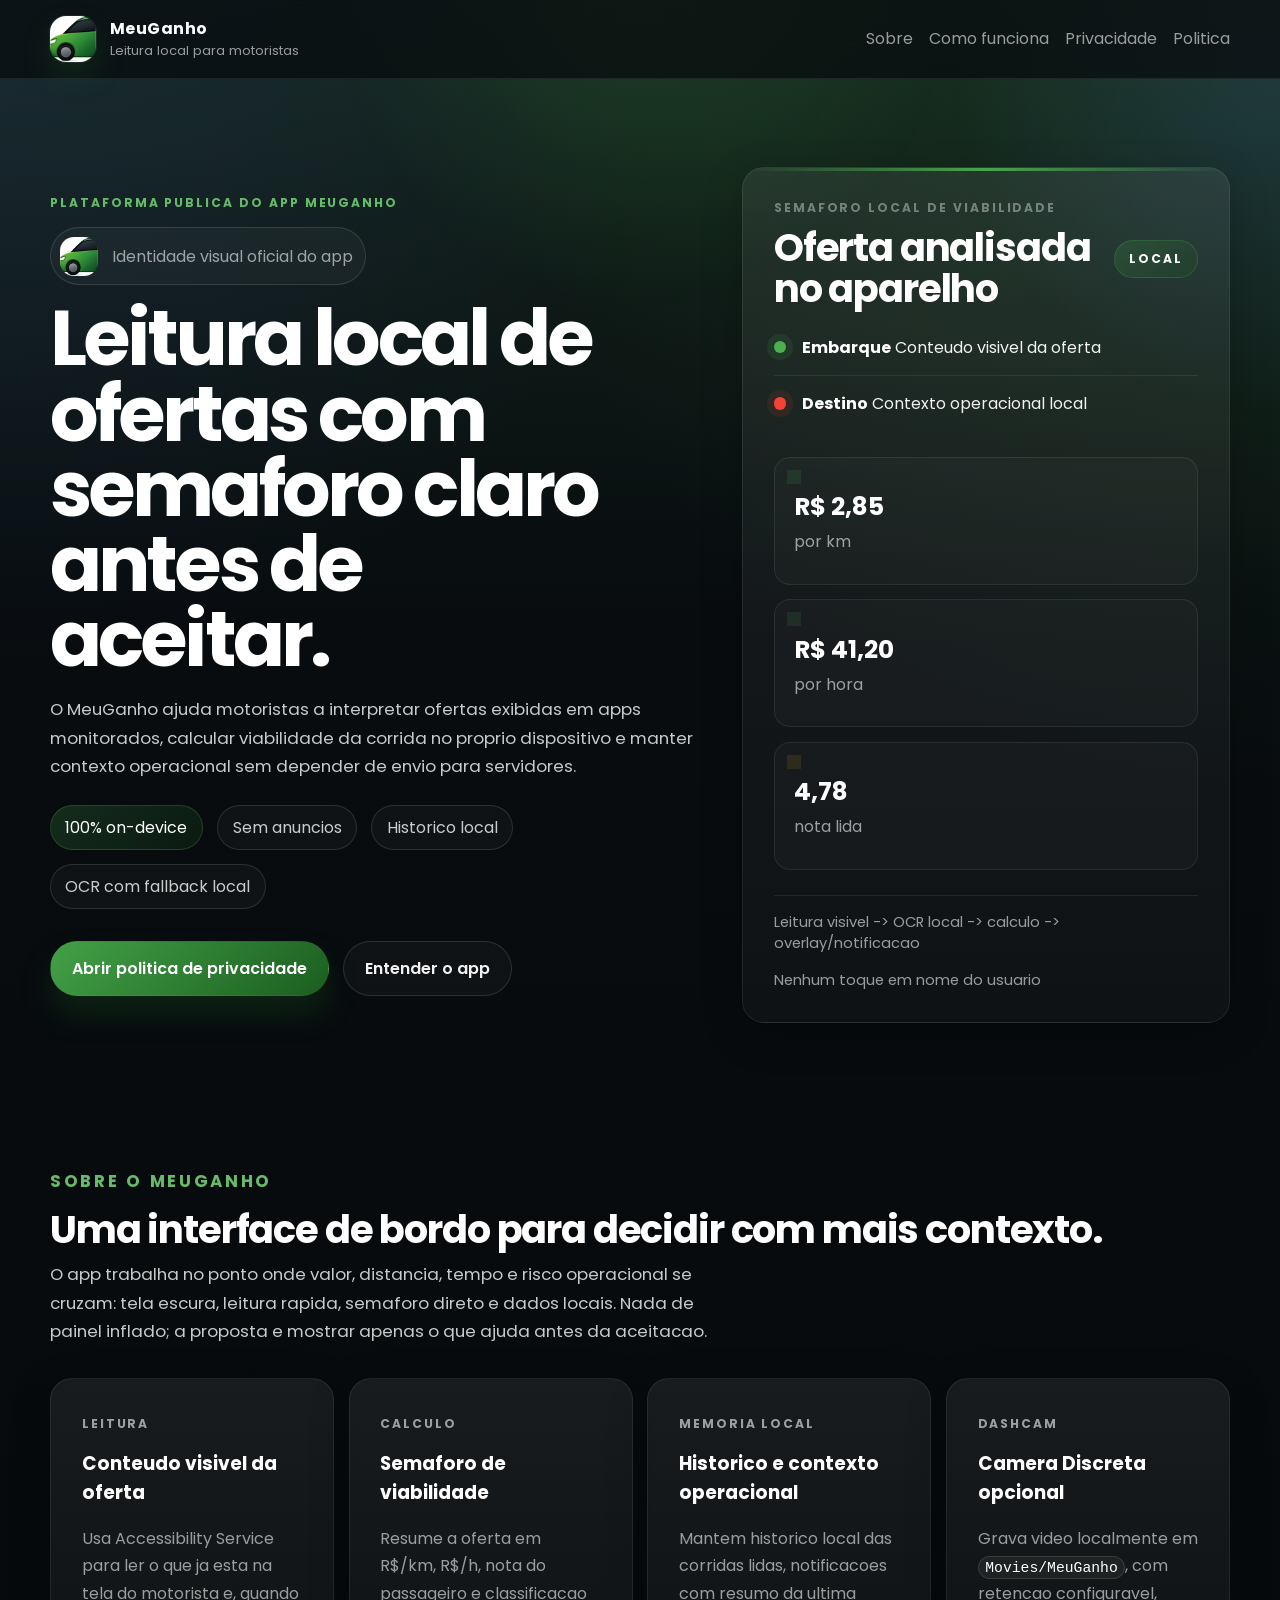
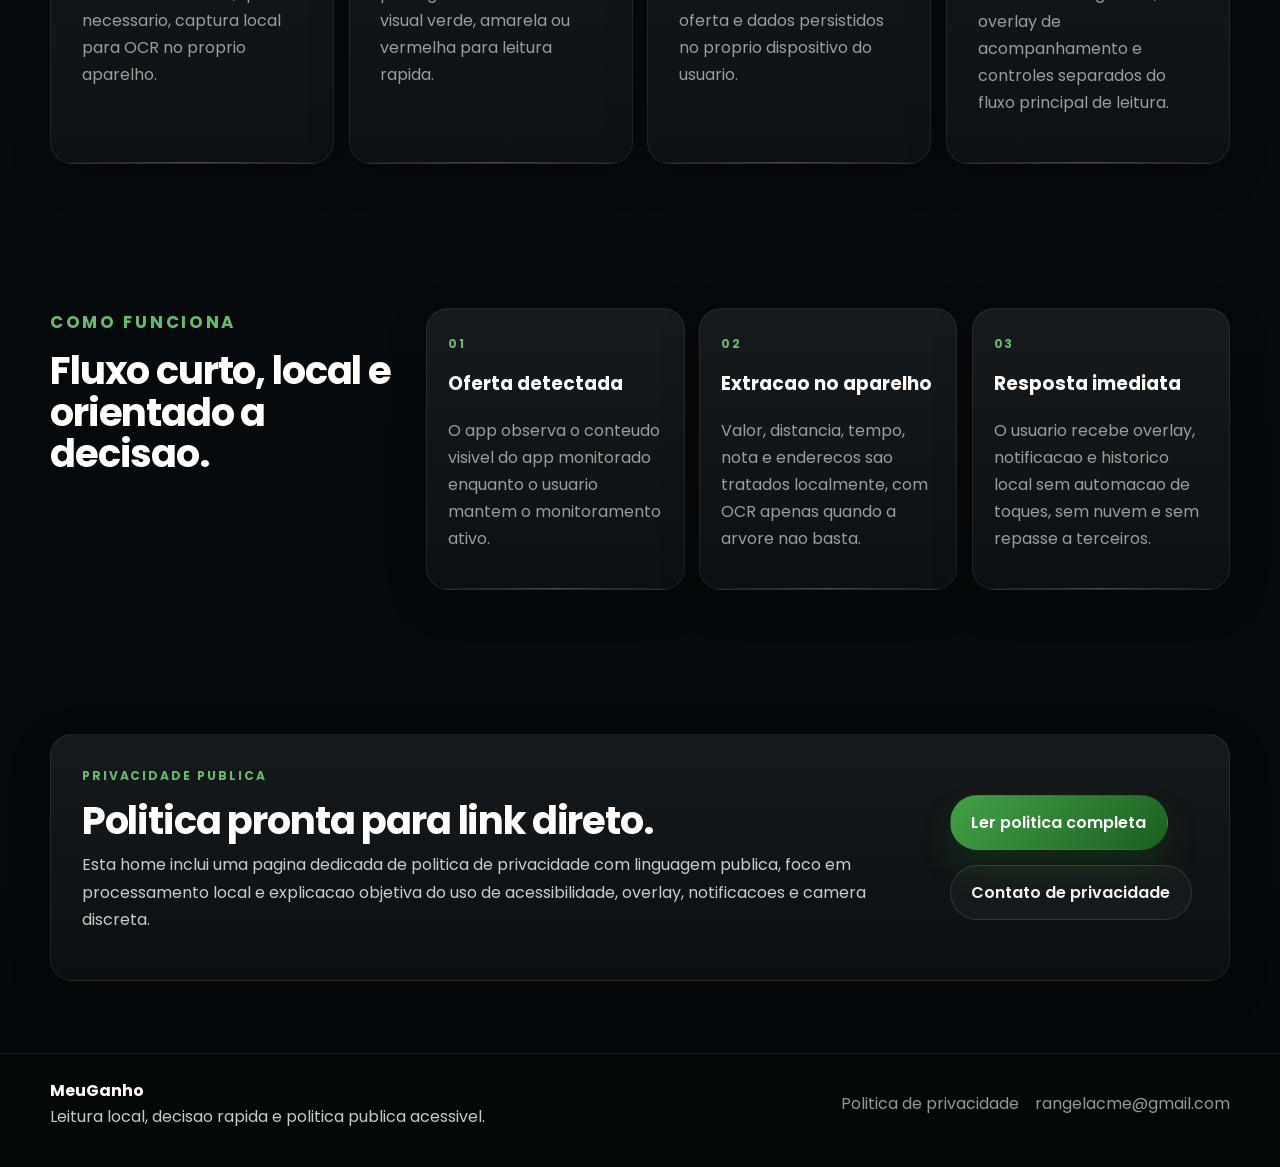
==== index.html @ dc6499b6 "site meuganho" ====
<!DOCTYPE html>
<html lang="pt-BR">
<head>
  <meta charset="UTF-8">
  <meta name="viewport" content="width=device-width, initial-scale=1.0">
  <title>MeuGanho | Leitura local de ofertas para motoristas</title>
  <meta name="description" content="Homepage publica do MeuGanho: leitura local de ofertas, semaforo de viabilidade, historico local e politica de privacidade acessivel.">
  <meta name="theme-color" content="#080c0f">
  <meta property="og:title" content="MeuGanho | Leitura local de ofertas para motoristas">
  <meta property="og:description" content="Leitura local de ofertas, semaforo de viabilidade, historico local e politica de privacidade publica.">
  <meta property="og:type" content="website">
  <meta property="og:image" content="./assets/og-image.png">
  <meta name="twitter:card" content="summary_large_image">
  <meta name="twitter:title" content="MeuGanho">
  <meta name="twitter:description" content="Leitura local de ofertas e politica de privacidade publica.">
  <meta name="twitter:image" content="./assets/og-image.png">
  <link rel="icon" type="image/png" sizes="32x32" href="./assets/logo-32.png">
  <link rel="icon" type="image/png" sizes="16x16" href="./assets/logo-16.png">
  <link rel="shortcut icon" href="./assets/favicon.ico">
  <link rel="apple-touch-icon" sizes="180x180" href="./assets/logo-180.png">
  <link rel="manifest" href="./site.webmanifest">
  <link rel="preconnect" href="https://fonts.googleapis.com">
  <link rel="preconnect" href="https://fonts.gstatic.com" crossorigin>
  <link href="https://fonts.googleapis.com/css2?family=Poppins:wght@400;500;600;700;800&display=swap" rel="stylesheet">
  <link rel="stylesheet" href="./styles.css">
</head>
<body>
  <div class="page-glow" aria-hidden="true"></div>
  <header class="site-header">
    <div class="site-shell header-row">
      <a class="brand" href="./index.html">
        <img class="brand-logo" src="./assets/logo-64.png" alt="Logo do MeuGanho">
        <span>
          <strong>MeuGanho</strong>
          <small>Leitura local para motoristas</small>
        </span>
      </a>
      <nav class="main-nav" aria-label="Principal">
        <a href="#sobre">Sobre</a>
        <a href="#funciona">Como funciona</a>
        <a href="#privacidade">Privacidade</a>
        <a href="./privacy/index.html">Politica</a>
      </nav>
    </div>
  </header>

  <main>
    <section class="hero section-gap">
      <div class="site-shell hero-grid">
        <div class="hero-copy">
          <p class="eyebrow">Plataforma publica do app MeuGanho</p>
          <div class="hero-brandline">
            <img class="hero-logo" src="./assets/logo-64.png" alt="Logo do MeuGanho">
            <span>Identidade visual oficial do app</span>
          </div>
          <h1>Leitura local de ofertas com semaforo claro antes de aceitar.</h1>
          <p class="hero-text">
            O MeuGanho ajuda motoristas a interpretar ofertas exibidas em apps monitorados,
            calcular viabilidade da corrida no proprio dispositivo e manter contexto operacional
            sem depender de envio para servidores.
          </p>
          <div class="hero-chips" aria-label="Destaques do app">
            <span class="chip chip-emerald">100% on-device</span>
            <span class="chip">Sem anuncios</span>
            <span class="chip">Historico local</span>
            <span class="chip">OCR com fallback local</span>
          </div>
          <div class="hero-actions">
            <a class="button button-primary" href="./privacy/index.html">Abrir politica de privacidade</a>
            <a class="button button-secondary" href="#sobre">Entender o app</a>
          </div>
        </div>

        <aside class="offer-panel surface-card" aria-label="Painel ilustrativo do MeuGanho">
          <div class="panel-head">
            <div>
              <p class="panel-label">Semaforo local de viabilidade</p>
              <h2>Oferta analisada no aparelho</h2>
            </div>
            <span class="status-pill status-green">Local</span>
          </div>

          <div class="offer-route">
            <div class="route-dot route-origin"></div>
            <div>
              <strong>Embarque</strong>
              <span>Conteudo visivel da oferta</span>
            </div>
          </div>
          <div class="offer-route offer-route-destination">
            <div class="route-dot route-destination"></div>
            <div>
              <strong>Destino</strong>
              <span>Contexto operacional local</span>
            </div>
          </div>

          <div class="metric-grid">
            <article class="metric-card">
              <span class="signal signal-green" aria-hidden="true"></span>
              <strong>R$ 2,85</strong>
              <span>por km</span>
            </article>
            <article class="metric-card">
              <span class="signal signal-green" aria-hidden="true"></span>
              <strong>R$ 41,20</strong>
              <span>por hora</span>
            </article>
            <article class="metric-card">
              <span class="signal signal-amber" aria-hidden="true"></span>
              <strong>4,78</strong>
              <span>nota lida</span>
            </article>
          </div>

          <div class="panel-footer">
            <span>Leitura visivel -> OCR local -> calculo -> overlay/notificacao</span>
            <span>Nenhum toque em nome do usuario</span>
          </div>
        </aside>
      </div>
    </section>

    <section id="sobre" class="section-gap">
      <div class="site-shell">
        <div class="section-heading">
          <p class="eyebrow">Sobre o MeuGanho</p>
          <h2>Uma interface de bordo para decidir com mais contexto.</h2>
          <p>
            O app trabalha no ponto onde valor, distancia, tempo e risco operacional se cruzam:
            tela escura, leitura rapida, semaforo direto e dados locais. Nada de painel inflado;
            a proposta e mostrar apenas o que ajuda antes da aceitacao.
          </p>
        </div>

        <div class="feature-grid">
          <article class="surface-card feature-card">
            <span class="feature-tag">Leitura</span>
            <h3>Conteudo visivel da oferta</h3>
            <p>
              Usa Accessibility Service para ler o que ja esta na tela do motorista e,
              quando necessario, captura local para OCR no proprio aparelho.
            </p>
          </article>

          <article class="surface-card feature-card">
            <span class="feature-tag">Calculo</span>
            <h3>Semaforo de viabilidade</h3>
            <p>
              Resume a oferta em R$/km, R$/h, nota do passageiro e classificacao visual
              verde, amarela ou vermelha para leitura rapida.
            </p>
          </article>

          <article class="surface-card feature-card">
            <span class="feature-tag">Memoria local</span>
            <h3>Historico e contexto operacional</h3>
            <p>
              Mantem historico local das corridas lidas, notificacoes com resumo da ultima oferta
              e dados persistidos no proprio dispositivo do usuario.
            </p>
          </article>

          <article class="surface-card feature-card">
            <span class="feature-tag">Dashcam</span>
            <h3>Camera Discreta opcional</h3>
            <p>
              Grava video localmente em <code>Movies/MeuGanho</code>, com retencao configuravel,
              overlay de acompanhamento e controles separados do fluxo principal de leitura.
            </p>
          </article>
        </div>
      </div>
    </section>

    <section id="funciona" class="section-gap">
      <div class="site-shell workflow-layout">
        <div class="section-heading compact-heading">
          <p class="eyebrow">Como funciona</p>
          <h2>Fluxo curto, local e orientado a decisao.</h2>
        </div>

        <div class="workflow-grid">
          <article class="surface-card workflow-card">
            <span class="workflow-index">01</span>
            <h3>Oferta detectada</h3>
            <p>O app observa o conteudo visivel do app monitorado enquanto o usuario mantem o monitoramento ativo.</p>
          </article>

          <article class="surface-card workflow-card">
            <span class="workflow-index">02</span>
            <h3>Extracao no aparelho</h3>
            <p>Valor, distancia, tempo, nota e enderecos sao tratados localmente, com OCR apenas quando a arvore nao basta.</p>
          </article>

          <article class="surface-card workflow-card">
            <span class="workflow-index">03</span>
            <h3>Resposta imediata</h3>
            <p>O usuario recebe overlay, notificacao e historico local sem automacao de toques, sem nuvem e sem repasse a terceiros.</p>
          </article>
        </div>
      </div>
    </section>

    <section id="privacidade" class="section-gap">
      <div class="site-shell privacy-banner surface-card">
        <div>
          <p class="eyebrow">Privacidade publica</p>
          <h2>Politica pronta para link direto.</h2>
          <p>
            Esta home inclui uma pagina dedicada de politica de privacidade com linguagem publica,
            foco em processamento local e explicacao objetiva do uso de acessibilidade, overlay,
            notificacoes e camera discreta.
          </p>
        </div>
        <div class="privacy-actions">
          <a class="button button-primary" href="./privacy/index.html">Ler politica completa</a>
          <a class="button button-secondary" href="mailto:rangelacme@gmail.com">Contato de privacidade</a>
        </div>
      </div>
    </section>
  </main>

  <footer class="site-footer">
    <div class="site-shell footer-row">
      <div>
        <strong>MeuGanho</strong>
        <p>Leitura local, decisao rapida e politica publica acessivel.</p>
      </div>
      <div class="footer-links">
          <a href="./privacy/index.html">Politica de privacidade</a>
        <a href="mailto:rangelacme@gmail.com">rangelacme@gmail.com</a>
      </div>
    </div>
  </footer>
</body>
</html>
---- styles.css ----
:root {
  --asphalt-night: #080c0f;
  --canopy-green: #14261d;
  --glass-skin: rgba(255, 255, 255, 0.04);
  --glass-rise: rgba(255, 255, 255, 0.07);
  --glass-strong: rgba(255, 255, 255, 0.12);
  --line-faint: rgba(255, 255, 255, 0.08);
  --line-soft: rgba(255, 255, 255, 0.12);
  --line-firm: rgba(255, 255, 255, 0.18);
  --ink-main: #f2f2f2;
  --ink-high: #ffffff;
  --ink-steel: #b6bdc4;
  --ink-soft: rgba(255, 255, 255, 0.78);
  --ink-dim: rgba(255, 255, 255, 0.58);
  --ink-muted: rgba(255, 255, 255, 0.38);
  --emerald: #43a147;
  --emerald-soft: #66bb6a;
  --emerald-deep: #1b5e20;
  --signal-green: #4caf50;
  --signal-amber: #ffc107;
  --signal-amber-deep: #f57f17;
  --signal-red: #f44336;
  --pin-blue: #536dfe;
  --shadow-deep: 0 26px 90px rgba(0, 0, 0, 0.34);
  --shadow-soft: 0 12px 40px rgba(0, 0, 0, 0.22);
  --radius-xl: 28px;
  --radius-lg: 22px;
  --radius-md: 16px;
  --radius-sm: 12px;
  --space-1: 0.25rem;
  --space-2: 0.5rem;
  --space-3: 0.75rem;
  --space-4: 1rem;
  --space-5: 1.5rem;
  --space-6: 2rem;
  --space-7: 3rem;
  --space-8: 4.5rem;
  --shell: min(1180px, calc(100vw - 2rem));
}

* {
  box-sizing: border-box;
}

html {
  scroll-behavior: smooth;
}

body {
  margin: 0;
  min-height: 100vh;
  color: var(--ink-main);
  font-family: "Poppins", sans-serif;
  background:
    radial-gradient(circle at top right, rgba(67, 161, 71, 0.14), transparent 26%),
    radial-gradient(circle at top left, rgba(83, 109, 254, 0.1), transparent 22%),
    linear-gradient(180deg, var(--canopy-green) 0%, var(--asphalt-night) 22%, #05080a 100%);
}

body::after {
  content: "";
  position: fixed;
  inset: 0;
  pointer-events: none;
  opacity: 0.08;
  background-image:
    linear-gradient(rgba(255, 255, 255, 0.04) 1px, transparent 1px),
    linear-gradient(90deg, rgba(255, 255, 255, 0.04) 1px, transparent 1px);
  background-size: 72px 72px;
  mask-image: linear-gradient(180deg, rgba(0, 0, 0, 0.8), transparent 90%);
}

a {
  color: inherit;
  text-decoration: none;
}

p,
li {
  color: var(--ink-soft);
  line-height: 1.7;
}

code {
  padding: 0.16rem 0.42rem;
  border: 1px solid var(--line-soft);
  border-radius: 999px;
  background: rgba(255, 255, 255, 0.05);
  color: var(--ink-high);
  font-family: "Consolas", "SFMono-Regular", monospace;
  font-size: 0.92em;
}

h1,
h2,
h3,
strong {
  color: var(--ink-high);
}

h1,
h2,
h3,
p,
ul {
  margin-top: 0;
}

ul {
  margin-bottom: 0;
  padding-left: 1.1rem;
}

.site-shell {
  width: var(--shell);
  margin: 0 auto;
}

.page-glow {
  position: fixed;
  inset: 0;
  pointer-events: none;
  background:
    radial-gradient(circle at 50% 0%, rgba(76, 175, 80, 0.16), transparent 28%),
    radial-gradient(circle at 100% 10%, rgba(83, 109, 254, 0.12), transparent 22%);
}

.site-header {
  position: sticky;
  top: 0;
  z-index: 20;
  backdrop-filter: blur(20px);
  background: rgba(8, 12, 15, 0.76);
  border-bottom: 1px solid var(--line-faint);
}

.header-row,
.footer-row {
  display: flex;
  align-items: center;
  justify-content: space-between;
  gap: var(--space-4);
}

.header-row {
  padding: 1rem 0;
}

.brand {
  display: inline-flex;
  align-items: center;
  gap: 0.9rem;
}

.brand-logo {
  width: 2.85rem;
  height: 2.85rem;
  border-radius: 16px;
  box-shadow: 0 0 0 1px rgba(255, 255, 255, 0.08), 0 14px 28px rgba(27, 94, 32, 0.28);
}

.brand strong,
.brand small {
  display: block;
}

.brand strong {
  font-size: 1rem;
  letter-spacing: 0.03em;
}

.brand small {
  font-size: 0.82rem;
  color: var(--ink-dim);
}

.main-nav {
  display: inline-flex;
  flex-wrap: wrap;
  gap: 1rem;
}

.main-nav a,
.footer-links a {
  color: var(--ink-dim);
  transition: color 160ms ease, transform 160ms ease;
}

.main-nav a:hover,
.footer-links a:hover,
.brand:hover strong {
  color: var(--ink-high);
}

.section-gap {
  padding: var(--space-8) 0;
}

.hero {
  padding-top: calc(var(--space-8) + 1rem);
}

.hero-grid,
.workflow-layout,
.privacy-banner,
.policy-hero {
  display: grid;
  gap: var(--space-6);
}

.hero-grid {
  grid-template-columns: minmax(0, 1.15fr) minmax(320px, 0.85fr);
  align-items: center;
}

.hero-copy h1,
.policy-hero h1 {
  max-width: 12ch;
  font-size: clamp(2.8rem, 6vw, 5.5rem);
  line-height: 0.98;
  letter-spacing: -0.05em;
  margin-bottom: 1.1rem;
}

.hero-brandline {
  display: inline-flex;
  align-items: center;
  gap: 0.85rem;
  margin-bottom: 1rem;
  padding: 0.55rem 0.75rem 0.55rem 0.55rem;
  border-radius: 999px;
  border: 1px solid var(--line-soft);
  background: rgba(255, 255, 255, 0.035);
  color: var(--ink-dim);
}

.hero-logo {
  width: 2.4rem;
  height: 2.4rem;
  border-radius: 14px;
  flex: 0 0 auto;
}

.hero-text,
.section-heading p,
.policy-hero p {
  max-width: 62ch;
  font-size: 1.05rem;
}

.eyebrow,
.panel-label,
.feature-tag,
.workflow-index,
.status-pill {
  letter-spacing: 0.16em;
  text-transform: uppercase;
  font-size: 0.76rem;
  font-weight: 700;
}

.eyebrow {
  color: var(--emerald-soft);
  margin-bottom: 0.85rem;
}

.hero-chips,
.hero-actions,
.privacy-actions,
.policy-grid,
.feature-grid,
.workflow-grid,
.metric-grid {
  display: flex;
  gap: 0.9rem;
}

.hero-chips,
.policy-hero .hero-chips {
  flex-wrap: wrap;
  margin: 1.5rem 0 2rem;
}

.hero-actions,
.privacy-actions {
  flex-wrap: wrap;
}

.chip,
.status-pill {
  display: inline-flex;
  align-items: center;
  min-height: 2.2rem;
  padding: 0.55rem 0.9rem;
  border-radius: 999px;
  border: 1px solid var(--line-soft);
  background: rgba(255, 255, 255, 0.03);
  color: var(--ink-soft);
}

.chip-emerald,
.status-green {
  border-color: rgba(76, 175, 80, 0.26);
  background: linear-gradient(135deg, rgba(67, 161, 71, 0.22), rgba(27, 94, 32, 0.18));
  color: var(--ink-high);
}

.button {
  display: inline-flex;
  align-items: center;
  justify-content: center;
  min-height: 3.2rem;
  padding: 0.9rem 1.3rem;
  border-radius: 999px;
  border: 1px solid transparent;
  font-weight: 600;
  transition: transform 160ms ease, border-color 160ms ease, background 160ms ease;
}

.button:hover {
  transform: translateY(-1px);
}

.button-primary {
  background: linear-gradient(135deg, var(--emerald) 0%, var(--emerald-deep) 100%);
  color: var(--ink-high);
  box-shadow: 0 18px 30px rgba(27, 94, 32, 0.28);
}

.button-secondary {
  background: rgba(255, 255, 255, 0.03);
  border-color: var(--line-soft);
  color: var(--ink-main);
}

.surface-card,
.policy-item,
.contact-card {
  border: 1px solid var(--line-faint);
  border-radius: var(--radius-lg);
  background: linear-gradient(180deg, var(--glass-rise), rgba(255, 255, 255, 0.03));
  box-shadow: var(--shadow-soft);
}

.surface-card {
  padding: clamp(1.3rem, 2.4vw, 2rem);
}

.offer-panel {
  position: relative;
  overflow: hidden;
}

.offer-panel::before,
.policy-hero::before {
  content: "";
  position: absolute;
  inset: 0 auto auto 0;
  width: 100%;
  height: 3px;
  background: linear-gradient(90deg, transparent 0%, var(--signal-green) 50%, transparent 100%);
  opacity: 0.92;
}

.panel-head,
.offer-route,
.panel-footer,
.privacy-banner,
.contact-card {
  display: flex;
  align-items: center;
  justify-content: space-between;
  gap: 1rem;
}

.panel-head h2,
.privacy-banner h2,
.section-heading h2,
.policy-section h2 {
  font-size: clamp(1.5rem, 3vw, 2.4rem);
  line-height: 1.08;
  letter-spacing: -0.03em;
  margin-bottom: 0.6rem;
}

.panel-label {
  color: var(--ink-muted);
  margin-bottom: 0.5rem;
}

.offer-route {
  padding: 0.95rem 0;
  border-bottom: 1px solid var(--line-faint);
  justify-content: flex-start;
}

.offer-route-destination {
  border-bottom: 0;
}

.route-dot,
.signal {
  width: 0.78rem;
  height: 0.78rem;
  flex: 0 0 auto;
  border-radius: 999px;
}

.route-origin,
.signal-green {
  background: var(--signal-green);
  box-shadow: 0 0 0 7px rgba(76, 175, 80, 0.12);
}

.route-destination,
.signal-red {
  background: var(--signal-red);
  box-shadow: 0 0 0 7px rgba(244, 67, 54, 0.1);
}

.signal-amber {
  background: var(--signal-amber);
  box-shadow: 0 0 0 7px rgba(255, 193, 7, 0.1);
}

.metric-grid,
.feature-grid,
.workflow-grid,
.policy-grid {
  flex-wrap: wrap;
}

.metric-grid {
  margin: 1.6rem 0;
}

.metric-card,
.feature-card,
.workflow-card,
.policy-item {
  flex: 1 1 220px;
}

.metric-card {
  min-height: 8rem;
  padding: 1.2rem;
  border-radius: var(--radius-md);
  border: 1px solid var(--line-faint);
  background: rgba(255, 255, 255, 0.025);
}

.metric-card strong {
  display: block;
  margin: 0.7rem 0 0.25rem;
  font-size: 1.55rem;
}

.metric-card span:last-child,
.panel-footer,
.feature-card p,
.workflow-card p,
.policy-note {
  color: var(--ink-dim);
}

.panel-footer {
  flex-wrap: wrap;
  justify-content: flex-start;
  padding-top: 1rem;
  border-top: 1px solid var(--line-faint);
  font-size: 0.92rem;
}

.section-heading {
  margin-bottom: var(--space-6);
}

.compact-heading {
  margin-bottom: 0;
}

.feature-card,
.workflow-card,
.policy-item {
  position: relative;
  overflow: hidden;
}

.feature-card::after,
.workflow-card::after,
.policy-item::after {
  content: "";
  position: absolute;
  inset: auto 0 0;
  height: 1px;
  background: linear-gradient(90deg, transparent, rgba(255, 255, 255, 0.24), transparent);
}

.feature-tag {
  display: inline-flex;
  margin-bottom: 1rem;
  color: var(--ink-dim);
}

.workflow-layout {
  grid-template-columns: 0.6fr 1.4fr;
  align-items: start;
}

.workflow-card,
.policy-item {
  padding: 1.3rem;
}

.workflow-index {
  display: inline-flex;
  margin-bottom: 1rem;
  color: var(--emerald-soft);
}

.privacy-banner {
  grid-template-columns: minmax(0, 1.2fr) auto;
  align-items: center;
}

.site-footer {
  padding: 1.5rem 0 2.4rem;
  border-top: 1px solid var(--line-faint);
  background: rgba(0, 0, 0, 0.16);
}

.site-footer p,
.footer-links {
  margin: 0;
}

.footer-links {
  display: flex;
  flex-wrap: wrap;
  justify-content: flex-end;
  gap: 1rem;
}

.policy-page {
  padding-top: calc(var(--space-8) + 1rem);
}

.policy-stack {
  display: grid;
  gap: 1.25rem;
}

.policy-hero,
.policy-nav,
.policy-section {
  position: relative;
  overflow: hidden;
}

.policy-hero {
  align-items: end;
}

.policy-nav {
  display: flex;
  flex-wrap: wrap;
  gap: 0.9rem;
  padding: 1rem 1.1rem;
  border: 1px solid var(--line-faint);
  border-radius: var(--radius-lg);
  background: rgba(255, 255, 255, 0.03);
}

.policy-nav a {
  color: var(--ink-dim);
}

.policy-nav a:hover {
  color: var(--ink-high);
}

.policy-section {
  padding: 1.5rem;
}

.policy-grid.two-up .policy-item {
  flex-basis: calc(50% - 0.45rem);
}

.policy-grid.three-up .policy-item {
  flex-basis: calc(33.333% - 0.6rem);
}

.policy-list li + li {
  margin-top: 0.7rem;
}

.contact-card {
  justify-content: flex-start;
  flex-direction: column;
  align-items: flex-start;
  margin-top: 1rem;
  padding: 1.25rem;
}

.contact-card a {
  color: var(--emerald-soft);
}

@media (max-width: 980px) {
  .hero-grid,
  .workflow-layout,
  .privacy-banner,
  .policy-hero {
    grid-template-columns: 1fr;
  }

  .hero-copy h1,
  .policy-hero h1 {
    max-width: 14ch;
  }

  .policy-grid.two-up .policy-item,
  .policy-grid.three-up .policy-item {
    flex-basis: 100%;
  }
}

@media (max-width: 720px) {
  .header-row,
  .footer-row,
  .main-nav,
  .hero-actions,
  .privacy-actions,
  .panel-head,
  .site-footer {
    align-items: flex-start;
  }

  .header-row,
  .footer-row,
  .panel-head,
  .privacy-banner,
  .offer-route,
  .panel-footer {
    flex-direction: column;
  }

  .main-nav,
  .footer-links {
    justify-content: flex-start;
  }

  .section-gap {
    padding: 3.4rem 0;
  }

  .hero {
    padding-top: 4.25rem;
  }
}
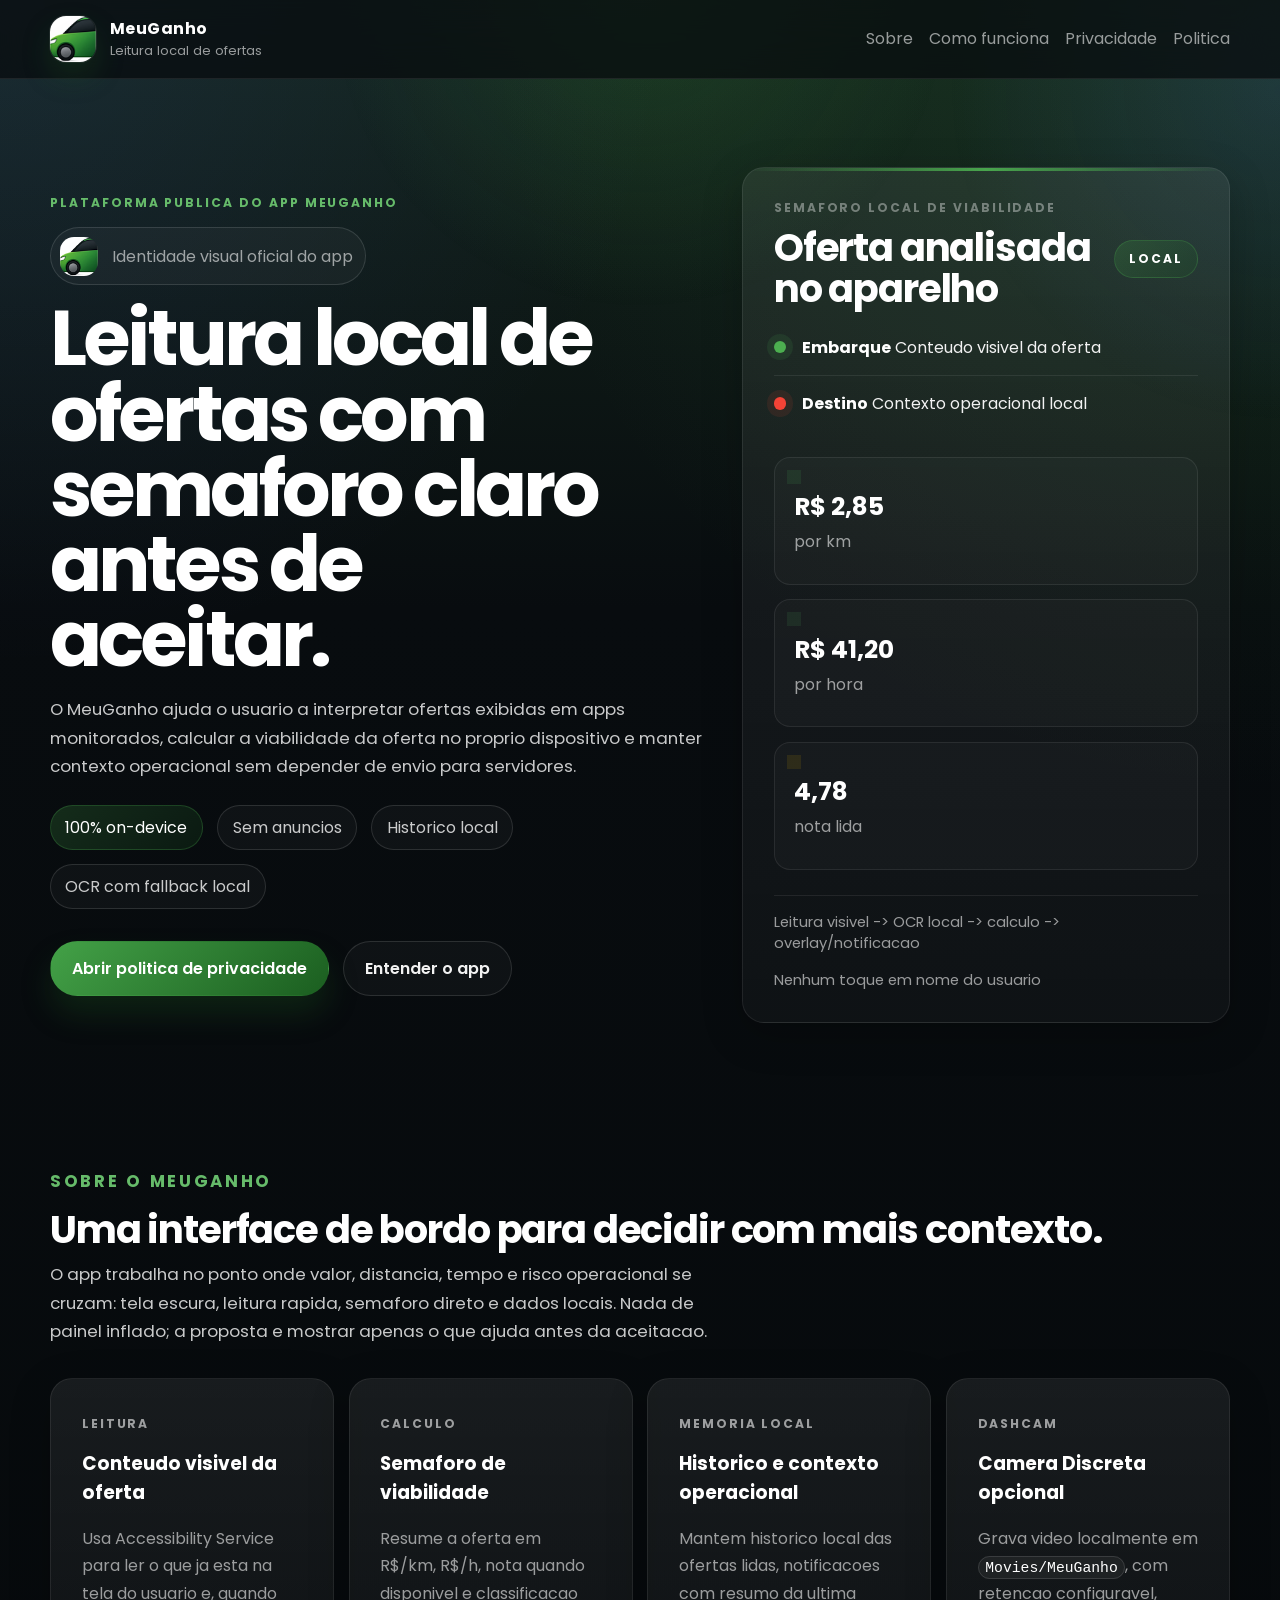
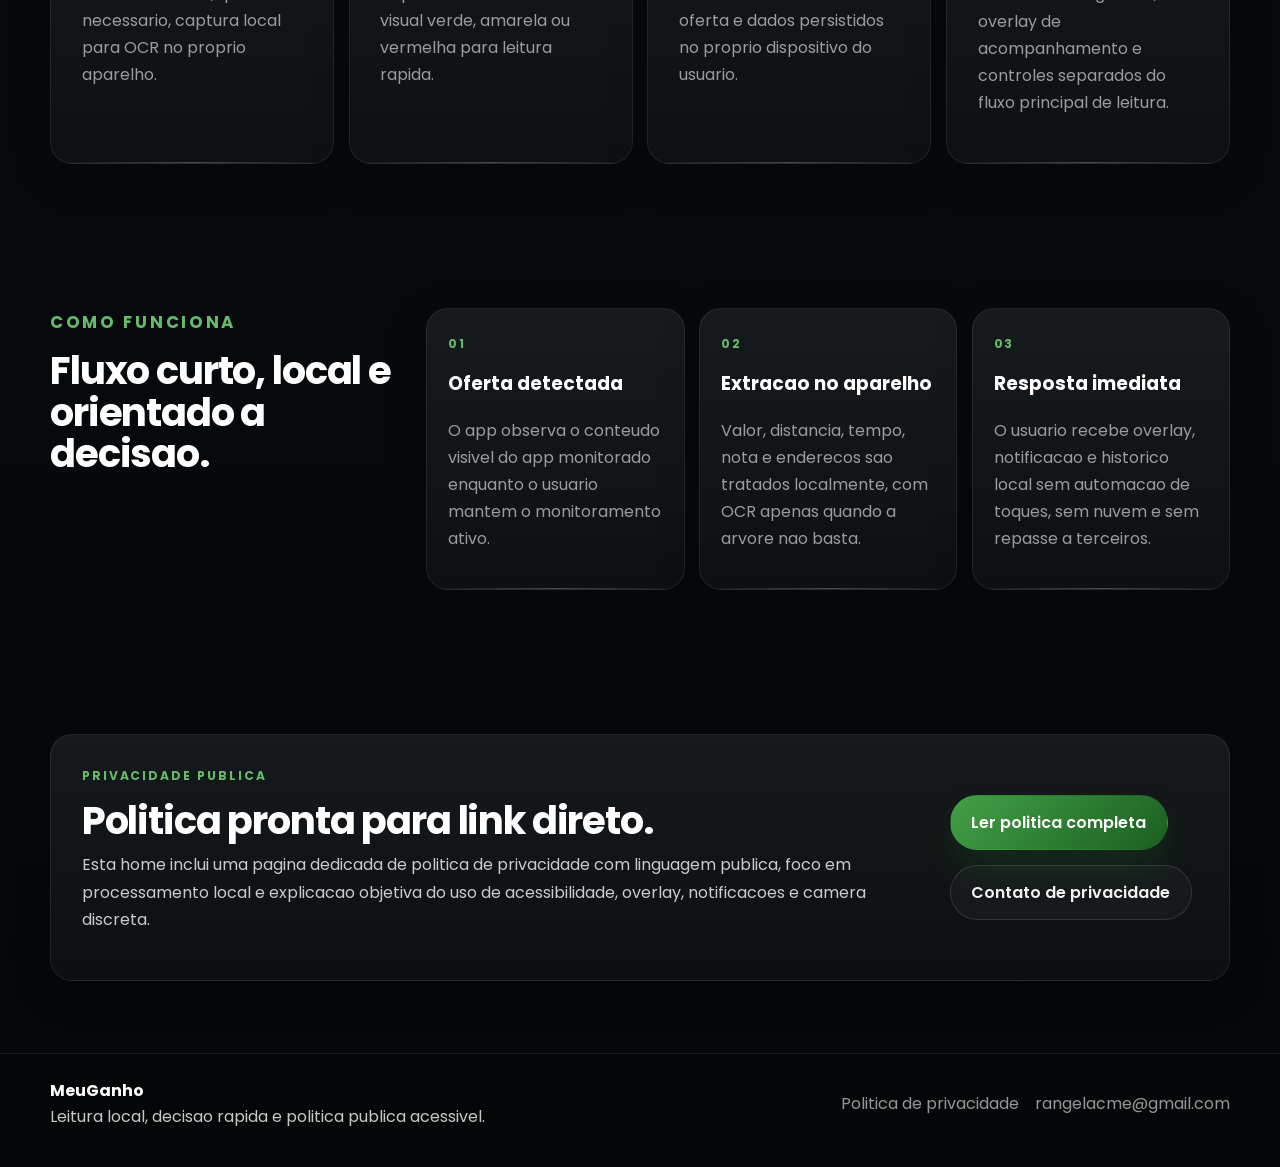
==== commit 8e92a2e1: "correção de contexto descritivo" ====
--- a/index.html
+++ b/index.html
@@ -3,10 +3,10 @@
 <head>
   <meta charset="UTF-8">
   <meta name="viewport" content="width=device-width, initial-scale=1.0">
-  <title>MeuGanho | Leitura local de ofertas para motoristas</title>
+  <title>MeuGanho | Leitura local de ofertas monitoradas</title>
   <meta name="description" content="Homepage publica do MeuGanho: leitura local de ofertas, semaforo de viabilidade, historico local e politica de privacidade acessivel.">
   <meta name="theme-color" content="#080c0f">
-  <meta property="og:title" content="MeuGanho | Leitura local de ofertas para motoristas">
+  <meta property="og:title" content="MeuGanho | Leitura local de ofertas monitoradas">
   <meta property="og:description" content="Leitura local de ofertas, semaforo de viabilidade, historico local e politica de privacidade publica.">
   <meta property="og:type" content="website">
   <meta property="og:image" content="./assets/og-image.png">
@@ -32,7 +32,7 @@
         <img class="brand-logo" src="./assets/logo-64.png" alt="Logo do MeuGanho">
         <span>
           <strong>MeuGanho</strong>
-          <small>Leitura local para motoristas</small>
+          <small>Leitura local de ofertas</small>
         </span>
       </a>
       <nav class="main-nav" aria-label="Principal">
@@ -55,8 +55,8 @@
           </div>
           <h1>Leitura local de ofertas com semaforo claro antes de aceitar.</h1>
           <p class="hero-text">
-            O MeuGanho ajuda motoristas a interpretar ofertas exibidas em apps monitorados,
-            calcular viabilidade da corrida no proprio dispositivo e manter contexto operacional
+            O MeuGanho ajuda o usuario a interpretar ofertas exibidas em apps monitorados,
+            calcular a viabilidade da oferta no proprio dispositivo e manter contexto operacional
             sem depender de envio para servidores.
           </p>
           <div class="hero-chips" aria-label="Destaques do app">
@@ -138,7 +138,7 @@
             <span class="feature-tag">Leitura</span>
             <h3>Conteudo visivel da oferta</h3>
             <p>
-              Usa Accessibility Service para ler o que ja esta na tela do motorista e,
+              Usa Accessibility Service para ler o que ja esta na tela do usuario e,
               quando necessario, captura local para OCR no proprio aparelho.
             </p>
           </article>
@@ -147,7 +147,7 @@
             <span class="feature-tag">Calculo</span>
             <h3>Semaforo de viabilidade</h3>
             <p>
-              Resume a oferta em R$/km, R$/h, nota do passageiro e classificacao visual
+              Resume a oferta em R$/km, R$/h, nota quando disponivel e classificacao visual
               verde, amarela ou vermelha para leitura rapida.
             </p>
           </article>
@@ -156,7 +156,7 @@
             <span class="feature-tag">Memoria local</span>
             <h3>Historico e contexto operacional</h3>
             <p>
-              Mantem historico local das corridas lidas, notificacoes com resumo da ultima oferta
+              Mantem historico local das ofertas lidas, notificacoes com resumo da ultima oferta
               e dados persistidos no proprio dispositivo do usuario.
             </p>
           </article>
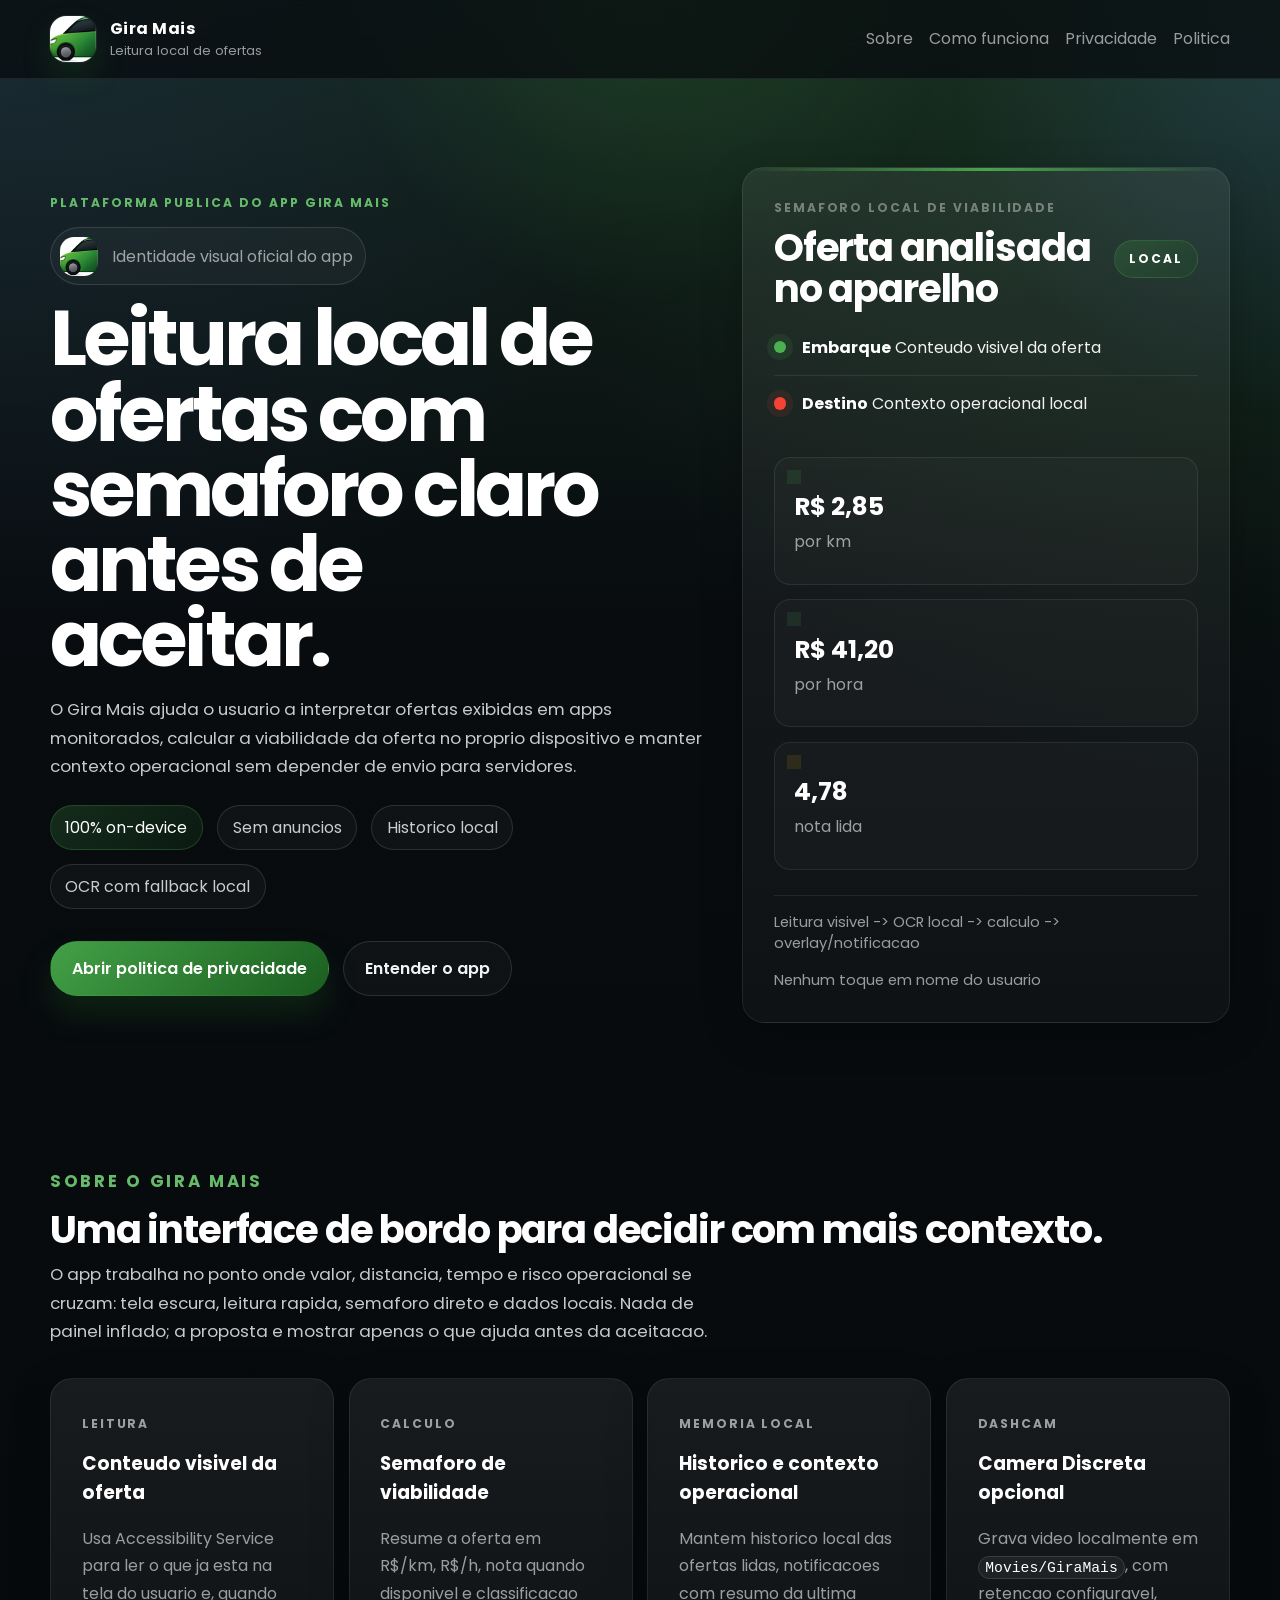
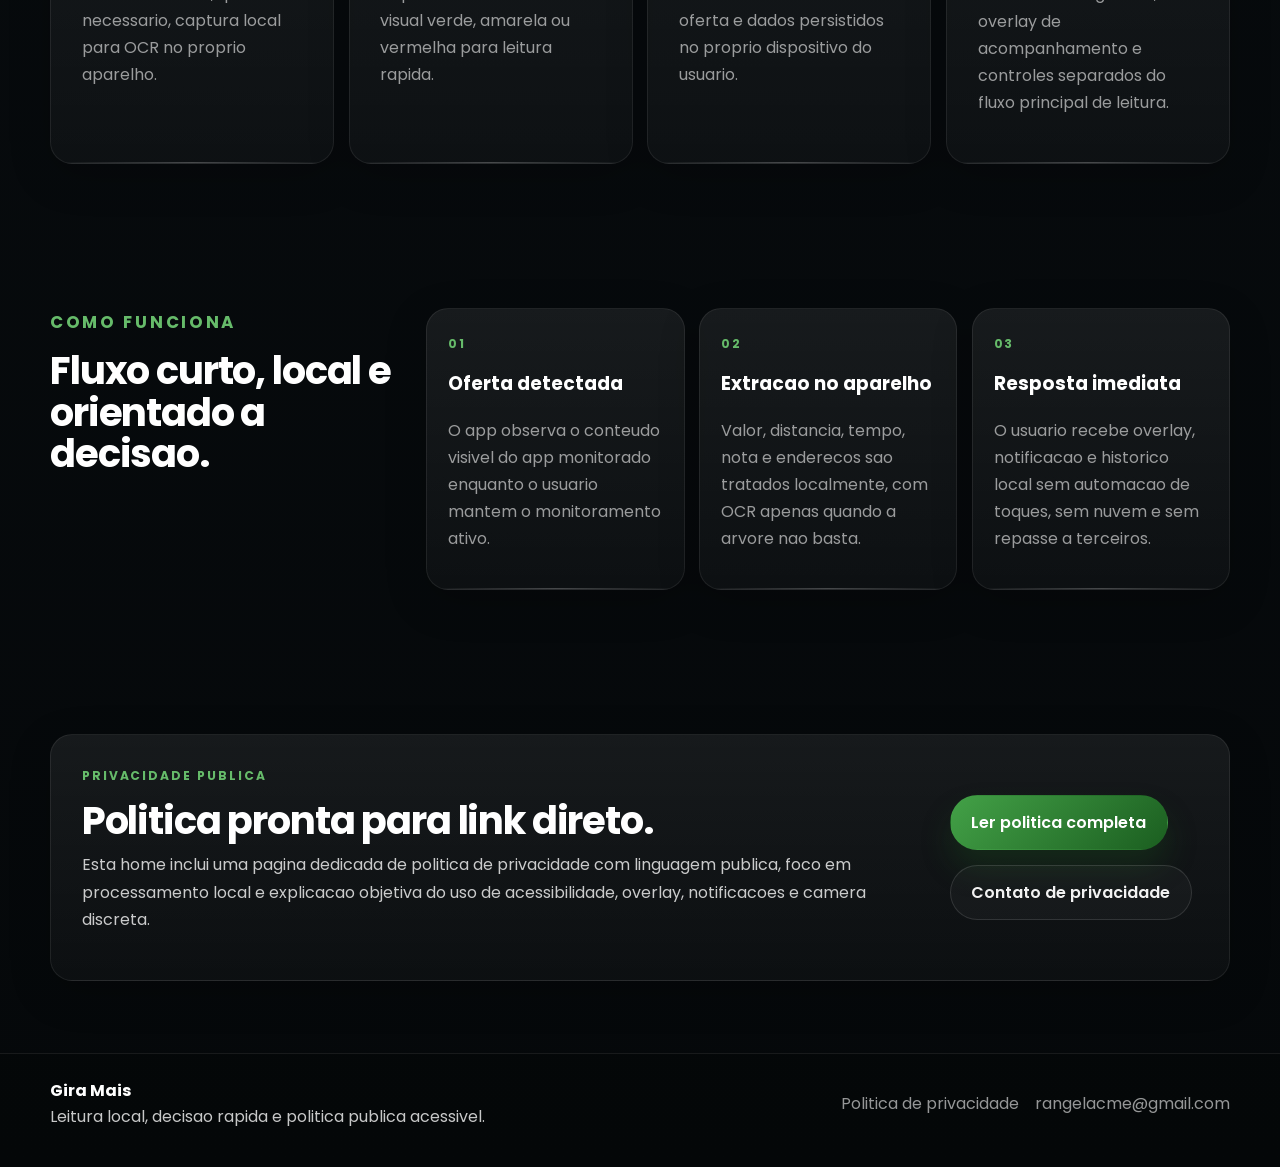
==== commit 37760c8b: "chore: rebrand to Gira Mais" ====
--- a/index.html
+++ b/index.html
@@ -3,15 +3,15 @@
 <head>
   <meta charset="UTF-8">
   <meta name="viewport" content="width=device-width, initial-scale=1.0">
-  <title>MeuGanho | Leitura local de ofertas monitoradas</title>
-  <meta name="description" content="Homepage publica do MeuGanho: leitura local de ofertas, semaforo de viabilidade, historico local e politica de privacidade acessivel.">
+  <title>Gira Mais | Leitura local de ofertas monitoradas</title>
+  <meta name="description" content="Homepage publica do Gira Mais: leitura local de ofertas, semaforo de viabilidade, historico local e politica de privacidade acessivel.">
   <meta name="theme-color" content="#080c0f">
-  <meta property="og:title" content="MeuGanho | Leitura local de ofertas monitoradas">
+  <meta property="og:title" content="Gira Mais | Leitura local de ofertas monitoradas">
   <meta property="og:description" content="Leitura local de ofertas, semaforo de viabilidade, historico local e politica de privacidade publica.">
   <meta property="og:type" content="website">
   <meta property="og:image" content="./assets/og-image.png">
   <meta name="twitter:card" content="summary_large_image">
-  <meta name="twitter:title" content="MeuGanho">
+  <meta name="twitter:title" content="Gira Mais">
   <meta name="twitter:description" content="Leitura local de ofertas e politica de privacidade publica.">
   <meta name="twitter:image" content="./assets/og-image.png">
   <link rel="icon" type="image/png" sizes="32x32" href="./assets/logo-32.png">
@@ -29,9 +29,9 @@
   <header class="site-header">
     <div class="site-shell header-row">
       <a class="brand" href="./index.html">
-        <img class="brand-logo" src="./assets/logo-64.png" alt="Logo do MeuGanho">
+        <img class="brand-logo" src="./assets/logo-64.png" alt="Logo do Gira Mais">
         <span>
-          <strong>MeuGanho</strong>
+          <strong>Gira Mais</strong>
           <small>Leitura local de ofertas</small>
         </span>
       </a>
@@ -48,14 +48,14 @@
     <section class="hero section-gap">
       <div class="site-shell hero-grid">
         <div class="hero-copy">
-          <p class="eyebrow">Plataforma publica do app MeuGanho</p>
+          <p class="eyebrow">Plataforma publica do app Gira Mais</p>
           <div class="hero-brandline">
-            <img class="hero-logo" src="./assets/logo-64.png" alt="Logo do MeuGanho">
+            <img class="hero-logo" src="./assets/logo-64.png" alt="Logo do Gira Mais">
             <span>Identidade visual oficial do app</span>
           </div>
           <h1>Leitura local de ofertas com semaforo claro antes de aceitar.</h1>
           <p class="hero-text">
-            O MeuGanho ajuda o usuario a interpretar ofertas exibidas em apps monitorados,
+            O Gira Mais ajuda o usuario a interpretar ofertas exibidas em apps monitorados,
             calcular a viabilidade da oferta no proprio dispositivo e manter contexto operacional
             sem depender de envio para servidores.
           </p>
@@ -71,7 +71,7 @@
           </div>
         </div>
 
-        <aside class="offer-panel surface-card" aria-label="Painel ilustrativo do MeuGanho">
+        <aside class="offer-panel surface-card" aria-label="Painel ilustrativo do Gira Mais">
           <div class="panel-head">
             <div>
               <p class="panel-label">Semaforo local de viabilidade</p>
@@ -124,7 +124,7 @@
     <section id="sobre" class="section-gap">
       <div class="site-shell">
         <div class="section-heading">
-          <p class="eyebrow">Sobre o MeuGanho</p>
+          <p class="eyebrow">Sobre o Gira Mais</p>
           <h2>Uma interface de bordo para decidir com mais contexto.</h2>
           <p>
             O app trabalha no ponto onde valor, distancia, tempo e risco operacional se cruzam:
@@ -165,7 +165,7 @@
             <span class="feature-tag">Dashcam</span>
             <h3>Camera Discreta opcional</h3>
             <p>
-              Grava video localmente em <code>Movies/MeuGanho</code>, com retencao configuravel,
+              Grava video localmente em <code>Movies/GiraMais</code>, com retencao configuravel,
               overlay de acompanhamento e controles separados do fluxo principal de leitura.
             </p>
           </article>
@@ -224,7 +224,7 @@
   <footer class="site-footer">
     <div class="site-shell footer-row">
       <div>
-        <strong>MeuGanho</strong>
+        <strong>Gira Mais</strong>
         <p>Leitura local, decisao rapida e politica publica acessivel.</p>
       </div>
       <div class="footer-links">
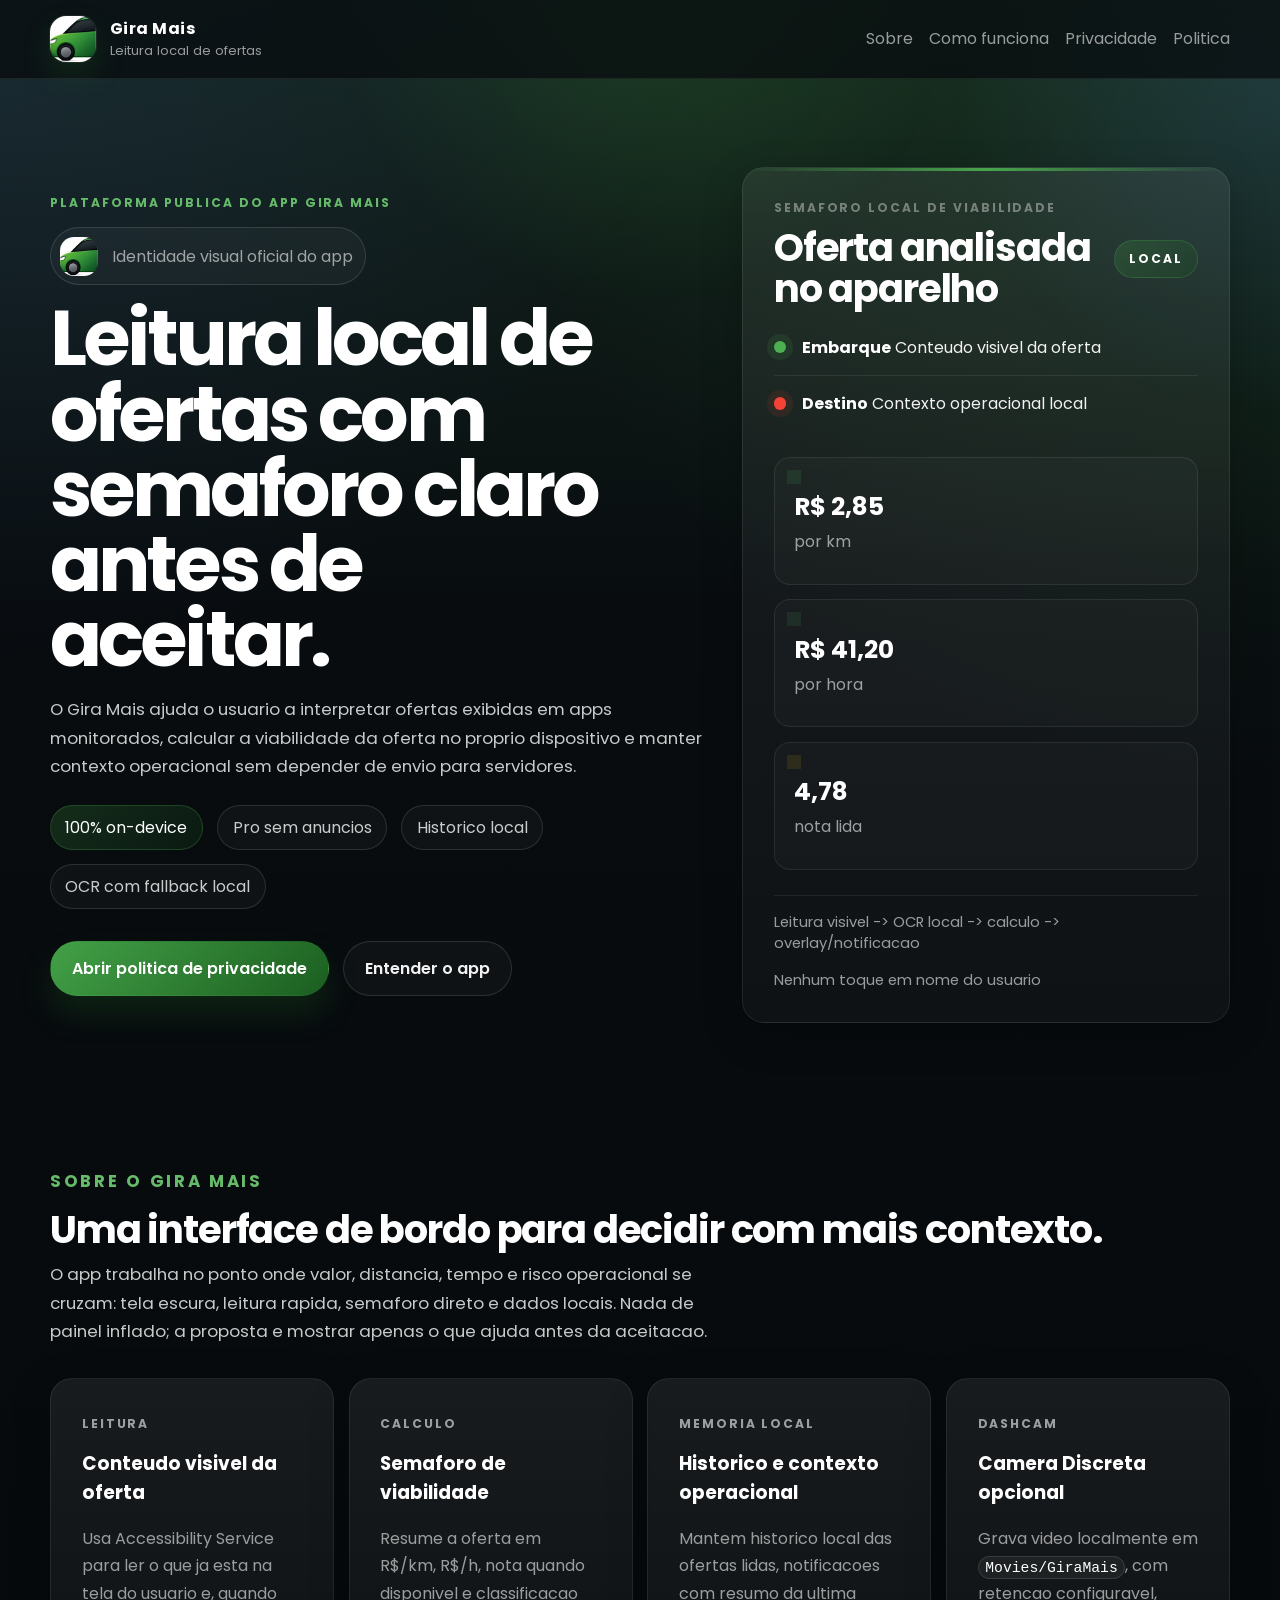
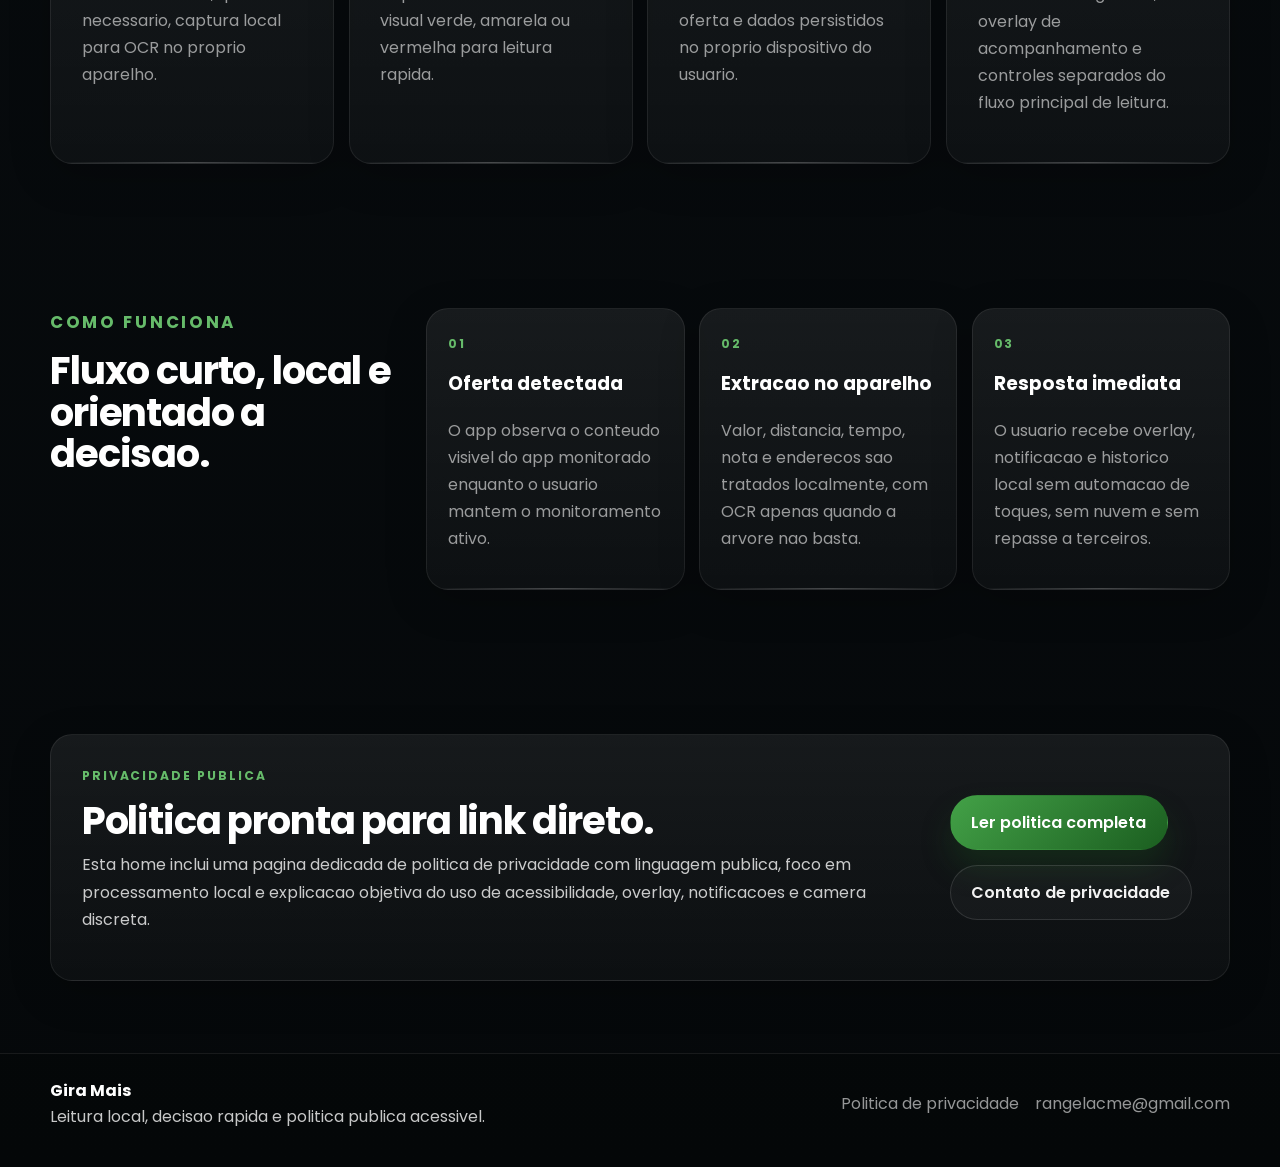
==== commit d0003025: "atualizacao ads" ====
--- a/index.html
+++ b/index.html
@@ -61,7 +61,7 @@
           </p>
           <div class="hero-chips" aria-label="Destaques do app">
             <span class="chip chip-emerald">100% on-device</span>
-            <span class="chip">Sem anuncios</span>
+            <span class="chip">Pro sem anuncios</span>
             <span class="chip">Historico local</span>
             <span class="chip">OCR com fallback local</span>
           </div>
--- a/styles.css
+++ b/styles.css
@@ -580,6 +580,7 @@
 }
 
 .policy-section {
+  scroll-margin-top: 10rem;
   padding: 1.5rem;
 }
 
